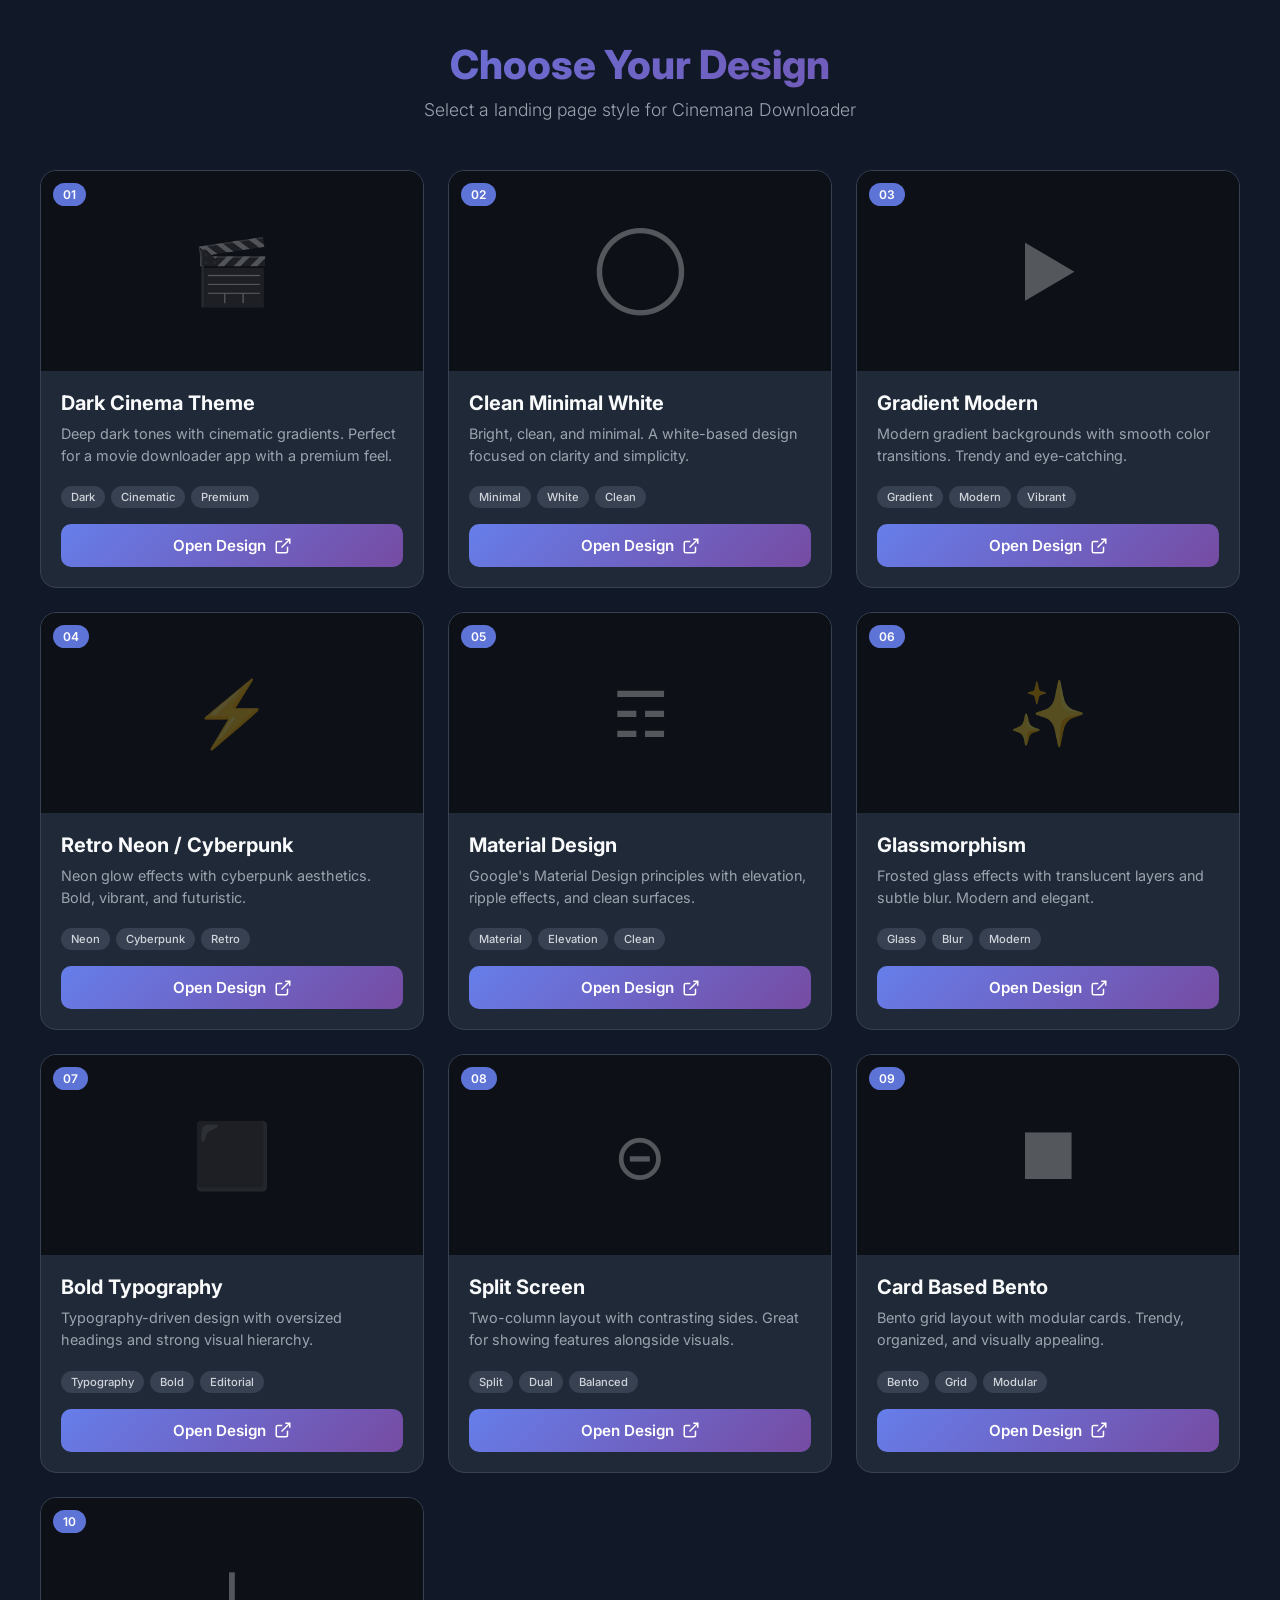
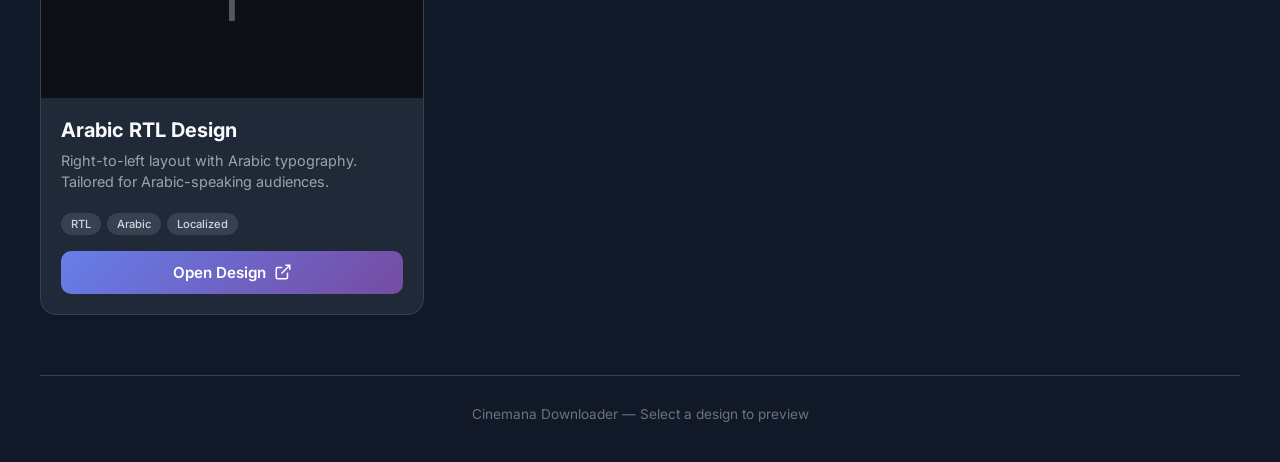
==== docs/index.html @ 91fb3a63 "Add docs/index.html for GitHub Pages" ====
<!DOCTYPE html>
<html lang="en">
<head>
    <meta charset="UTF-8">
    <meta name="viewport" content="width=device-width, initial-scale=1.0">
    <title>Choose Your Design - Cinemana Downloader</title>
    <link rel="preconnect" href="https://fonts.googleapis.com">
    <link rel="preconnect" href="https://fonts.gstatic.com" crossorigin>
    <link href="https://fonts.googleapis.com/css2?family=Inter:wght@300;400;500;600;700;800&display=swap" rel="stylesheet">
    <style>
        * {
            margin: 0;
            padding: 0;
            box-sizing: border-box;
        }

        body {
            font-family: 'Inter', sans-serif;
            background-color: #111827;
            color: #f9fafb;
            min-height: 100vh;
            padding: 40px 20px;
        }

        .container {
            max-width: 1200px;
            margin: 0 auto;
        }

        header {
            text-align: center;
            margin-bottom: 50px;
        }

        header h1 {
            font-size: 2.5rem;
            font-weight: 800;
            margin-bottom: 10px;
            background: linear-gradient(135deg, #667eea 0%, #764ba2 100%);
            -webkit-background-clip: text;
            -webkit-text-fill-color: transparent;
            background-clip: text;
        }

        header p {
            color: #9ca3af;
            font-size: 1.1rem;
            font-weight: 300;
        }

        .grid {
            display: grid;
            grid-template-columns: repeat(auto-fit, minmax(320px, 1fr));
            gap: 24px;
        }

        .card {
            background: #1f2937;
            border-radius: 16px;
            overflow: hidden;
            border: 1px solid #374151;
            transition: all 0.3s ease;
            display: flex;
            flex-direction: column;
        }

        .card:hover {
            transform: translateY(-5px);
            border-color: #667eea;
            box-shadow: 0 20px 40px rgba(102, 126, 234, 0.15);
        }

        .card-preview {
            height: 200px;
            background: #0d1117;
            display: flex;
            align-items: center;
            justify-content: center;
            position: relative;
            overflow: hidden;
        }

        .card-preview .design-number {
            position: absolute;
            top: 12px;
            left: 12px;
            background: rgba(102, 126, 234, 0.9);
            color: white;
            font-size: 0.75rem;
            font-weight: 600;
            padding: 4px 10px;
            border-radius: 20px;
        }

        .card-preview .preview-icon {
            font-size: 4rem;
            opacity: 0.3;
        }

        .card-preview::after {
            content: '';
            position: absolute;
            bottom: 0;
            left: 0;
            right: 0;
            height: 60px;
            background: linear-gradient(to top, #0d1117, transparent);
        }

        .card-content {
            padding: 20px;
            flex: 1;
            display: flex;
            flex-direction: column;
        }

        .card-content h3 {
            font-size: 1.25rem;
            font-weight: 700;
            margin-bottom: 8px;
            color: #f9fafb;
        }

        .card-content p {
            color: #9ca3af;
            font-size: 0.9rem;
            line-height: 1.5;
            margin-bottom: 20px;
            flex: 1;
        }

        .card-tags {
            display: flex;
            flex-wrap: wrap;
            gap: 6px;
            margin-bottom: 16px;
        }

        .tag {
            background: #374151;
            color: #d1d5db;
            font-size: 0.7rem;
            font-weight: 500;
            padding: 4px 10px;
            border-radius: 12px;
        }

        .btn {
            display: inline-flex;
            align-items: center;
            justify-content: center;
            gap: 8px;
            background: linear-gradient(135deg, #667eea 0%, #764ba2 100%);
            color: white;
            text-decoration: none;
            padding: 12px 24px;
            border-radius: 10px;
            font-weight: 600;
            font-size: 0.95rem;
            transition: all 0.3s ease;
            border: none;
            cursor: pointer;
        }

        .btn:hover {
            transform: scale(1.02);
            box-shadow: 0 8px 20px rgba(102, 126, 234, 0.3);
        }

        .btn svg {
            width: 18px;
            height: 18px;
        }

        footer {
            text-align: center;
            margin-top: 60px;
            padding-top: 30px;
            border-top: 1px solid #374151;
            color: #6b7280;
            font-size: 0.85rem;
        }

        @media (max-width: 700px) {
            header h1 {
                font-size: 1.8rem;
            }

            .grid {
                grid-template-columns: 1fr;
            }
        }
    </style>
</head>
<body>
    <div class="container">
        <header>
            <h1>Choose Your Design</h1>
            <p>Select a landing page style for Cinemana Downloader</p>
        </header>

        <div class="grid">
            <div class="card">
                <div class="card-preview">
                    <span class="design-number">01</span>
                    <div class="preview-icon">&#127916;</div>
                </div>
                <div class="card-content">
                    <h3>Dark Cinema Theme</h3>
                    <p>Deep dark tones with cinematic gradients. Perfect for a movie downloader app with a premium feel.</p>
                    <div class="card-tags">
                        <span class="tag">Dark</span>
                        <span class="tag">Cinematic</span>
                        <span class="tag">Premium</span>
                    </div>
                    <a href="design-1-dark-cinema.html" target="_blank" class="btn">
                        Open Design
                        <svg viewBox="0 0 24 24" fill="none" stroke="currentColor" stroke-width="2"><path d="M18 13v6a2 2 0 0 1-2 2H5a2 2 0 0 1-2-2V8a2 2 0 0 1 2-2h6"/><polyline points="15 3 21 3 21 9"/><line x1="10" y1="14" x2="21" y2="3"/></svg>
                    </a>
                </div>
            </div>

            <div class="card">
                <div class="card-preview">
                    <span class="design-number">02</span>
                    <div class="preview-icon">&#9711;</div>
                </div>
                <div class="card-content">
                    <h3>Clean Minimal White</h3>
                    <p>Bright, clean, and minimal. A white-based design focused on clarity and simplicity.</p>
                    <div class="card-tags">
                        <span class="tag">Minimal</span>
                        <span class="tag">White</span>
                        <span class="tag">Clean</span>
                    </div>
                    <a href="design-2-minimal.html" target="_blank" class="btn">
                        Open Design
                        <svg viewBox="0 0 24 24" fill="none" stroke="currentColor" stroke-width="2"><path d="M18 13v6a2 2 0 0 1-2 2H5a2 2 0 0 1-2-2V8a2 2 0 0 1 2-2h6"/><polyline points="15 3 21 3 21 9"/><line x1="10" y1="14" x2="21" y2="3"/></svg>
                    </a>
                </div>
            </div>

            <div class="card">
                <div class="card-preview">
                    <span class="design-number">03</span>
                    <div class="preview-icon">&#9654;</div>
                </div>
                <div class="card-content">
                    <h3>Gradient Modern</h3>
                    <p>Modern gradient backgrounds with smooth color transitions. Trendy and eye-catching.</p>
                    <div class="card-tags">
                        <span class="tag">Gradient</span>
                        <span class="tag">Modern</span>
                        <span class="tag">Vibrant</span>
                    </div>
                    <a href="design-3-gradient.html" target="_blank" class="btn">
                        Open Design
                        <svg viewBox="0 0 24 24" fill="none" stroke="currentColor" stroke-width="2"><path d="M18 13v6a2 2 0 0 1-2 2H5a2 2 0 0 1-2-2V8a2 2 0 0 1 2-2h6"/><polyline points="15 3 21 3 21 9"/><line x1="10" y1="14" x2="21" y2="3"/></svg>
                    </a>
                </div>
            </div>

            <div class="card">
                <div class="card-preview">
                    <span class="design-number">04</span>
                    <div class="preview-icon">&#9889;</div>
                </div>
                <div class="card-content">
                    <h3>Retro Neon / Cyberpunk</h3>
                    <p>Neon glow effects with cyberpunk aesthetics. Bold, vibrant, and futuristic.</p>
                    <div class="card-tags">
                        <span class="tag">Neon</span>
                        <span class="tag">Cyberpunk</span>
                        <span class="tag">Retro</span>
                    </div>
                    <a href="design-4-neon.html" target="_blank" class="btn">
                        Open Design
                        <svg viewBox="0 0 24 24" fill="none" stroke="currentColor" stroke-width="2"><path d="M18 13v6a2 2 0 0 1-2 2H5a2 2 0 0 1-2-2V8a2 2 0 0 1 2-2h6"/><polyline points="15 3 21 3 21 9"/><line x1="10" y1="14" x2="21" y2="3"/></svg>
                    </a>
                </div>
            </div>

            <div class="card">
                <div class="card-preview">
                    <span class="design-number">05</span>
                    <div class="preview-icon">&#9782;</div>
                </div>
                <div class="card-content">
                    <h3>Material Design</h3>
                    <p>Google's Material Design principles with elevation, ripple effects, and clean surfaces.</p>
                    <div class="card-tags">
                        <span class="tag">Material</span>
                        <span class="tag">Elevation</span>
                        <span class="tag">Clean</span>
                    </div>
                    <a href="design-5-material.html" target="_blank" class="btn">
                        Open Design
                        <svg viewBox="0 0 24 24" fill="none" stroke="currentColor" stroke-width="2"><path d="M18 13v6a2 2 0 0 1-2 2H5a2 2 0 0 1-2-2V8a2 2 0 0 1 2-2h6"/><polyline points="15 3 21 3 21 9"/><line x1="10" y1="14" x2="21" y2="3"/></svg>
                    </a>
                </div>
            </div>

            <div class="card">
                <div class="card-preview">
                    <span class="design-number">06</span>
                    <div class="preview-icon">&#10024;</div>
                </div>
                <div class="card-content">
                    <h3>Glassmorphism</h3>
                    <p>Frosted glass effects with translucent layers and subtle blur. Modern and elegant.</p>
                    <div class="card-tags">
                        <span class="tag">Glass</span>
                        <span class="tag">Blur</span>
                        <span class="tag">Modern</span>
                    </div>
                    <a href="design-6-glass.html" target="_blank" class="btn">
                        Open Design
                        <svg viewBox="0 0 24 24" fill="none" stroke="currentColor" stroke-width="2"><path d="M18 13v6a2 2 0 0 1-2 2H5a2 2 0 0 1-2-2V8a2 2 0 0 1 2-2h6"/><polyline points="15 3 21 3 21 9"/><line x1="10" y1="14" x2="21" y2="3"/></svg>
                    </a>
                </div>
            </div>

            <div class="card">
                <div class="card-preview">
                    <span class="design-number">07</span>
                    <div class="preview-icon">&#11035;</div>
                </div>
                <div class="card-content">
                    <h3>Bold Typography</h3>
                    <p>Typography-driven design with oversized headings and strong visual hierarchy.</p>
                    <div class="card-tags">
                        <span class="tag">Typography</span>
                        <span class="tag">Bold</span>
                        <span class="tag">Editorial</span>
                    </div>
                    <a href="design-7-typography.html" target="_blank" class="btn">
                        Open Design
                        <svg viewBox="0 0 24 24" fill="none" stroke="currentColor" stroke-width="2"><path d="M18 13v6a2 2 0 0 1-2 2H5a2 2 0 0 1-2-2V8a2 2 0 0 1 2-2h6"/><polyline points="15 3 21 3 21 9"/><line x1="10" y1="14" x2="21" y2="3"/></svg>
                    </a>
                </div>
            </div>

            <div class="card">
                <div class="card-preview">
                    <span class="design-number">08</span>
                    <div class="preview-icon">&#8861;</div>
                </div>
                <div class="card-content">
                    <h3>Split Screen</h3>
                    <p>Two-column layout with contrasting sides. Great for showing features alongside visuals.</p>
                    <div class="card-tags">
                        <span class="tag">Split</span>
                        <span class="tag">Dual</span>
                        <span class="tag">Balanced</span>
                    </div>
                    <a href="design-8-split.html" target="_blank" class="btn">
                        Open Design
                        <svg viewBox="0 0 24 24" fill="none" stroke="currentColor" stroke-width="2"><path d="M18 13v6a2 2 0 0 1-2 2H5a2 2 0 0 1-2-2V8a2 2 0 0 1 2-2h6"/><polyline points="15 3 21 3 21 9"/><line x1="10" y1="14" x2="21" y2="3"/></svg>
                    </a>
                </div>
            </div>

            <div class="card">
                <div class="card-preview">
                    <span class="design-number">09</span>
                    <div class="preview-icon">&#9632;</div>
                </div>
                <div class="card-content">
                    <h3>Card Based Bento</h3>
                    <p>Bento grid layout with modular cards. Trendy, organized, and visually appealing.</p>
                    <div class="card-tags">
                        <span class="tag">Bento</span>
                        <span class="tag">Grid</span>
                        <span class="tag">Modular</span>
                    </div>
                    <a href="design-9-cards.html" target="_blank" class="btn">
                        Open Design
                        <svg viewBox="0 0 24 24" fill="none" stroke="currentColor" stroke-width="2"><path d="M18 13v6a2 2 0 0 1-2 2H5a2 2 0 0 1-2-2V8a2 2 0 0 1 2-2h6"/><polyline points="15 3 21 3 21 9"/><line x1="10" y1="14" x2="21" y2="3"/></svg>
                    </a>
                </div>
            </div>

            <div class="card">
                <div class="card-preview">
                    <span class="design-number">10</span>
                    <div class="preview-icon">&#1575;</div>
                </div>
                <div class="card-content">
                    <h3>Arabic RTL Design</h3>
                    <p>Right-to-left layout with Arabic typography. Tailored for Arabic-speaking audiences.</p>
                    <div class="card-tags">
                        <span class="tag">RTL</span>
                        <span class="tag">Arabic</span>
                        <span class="tag">Localized</span>
                    </div>
                    <a href="design-10-arabic.html" target="_blank" class="btn">
                        Open Design
                        <svg viewBox="0 0 24 24" fill="none" stroke="currentColor" stroke-width="2"><path d="M18 13v6a2 2 0 0 1-2 2H5a2 2 0 0 1-2-2V8a2 2 0 0 1 2-2h6"/><polyline points="15 3 21 3 21 9"/><line x1="10" y1="14" x2="21" y2="3"/></svg>
                    </a>
                </div>
            </div>
        </div>

        <footer>
            <p>Cinemana Downloader &mdash; Select a design to preview</p>
        </footer>
    </div>
</body>
</html>
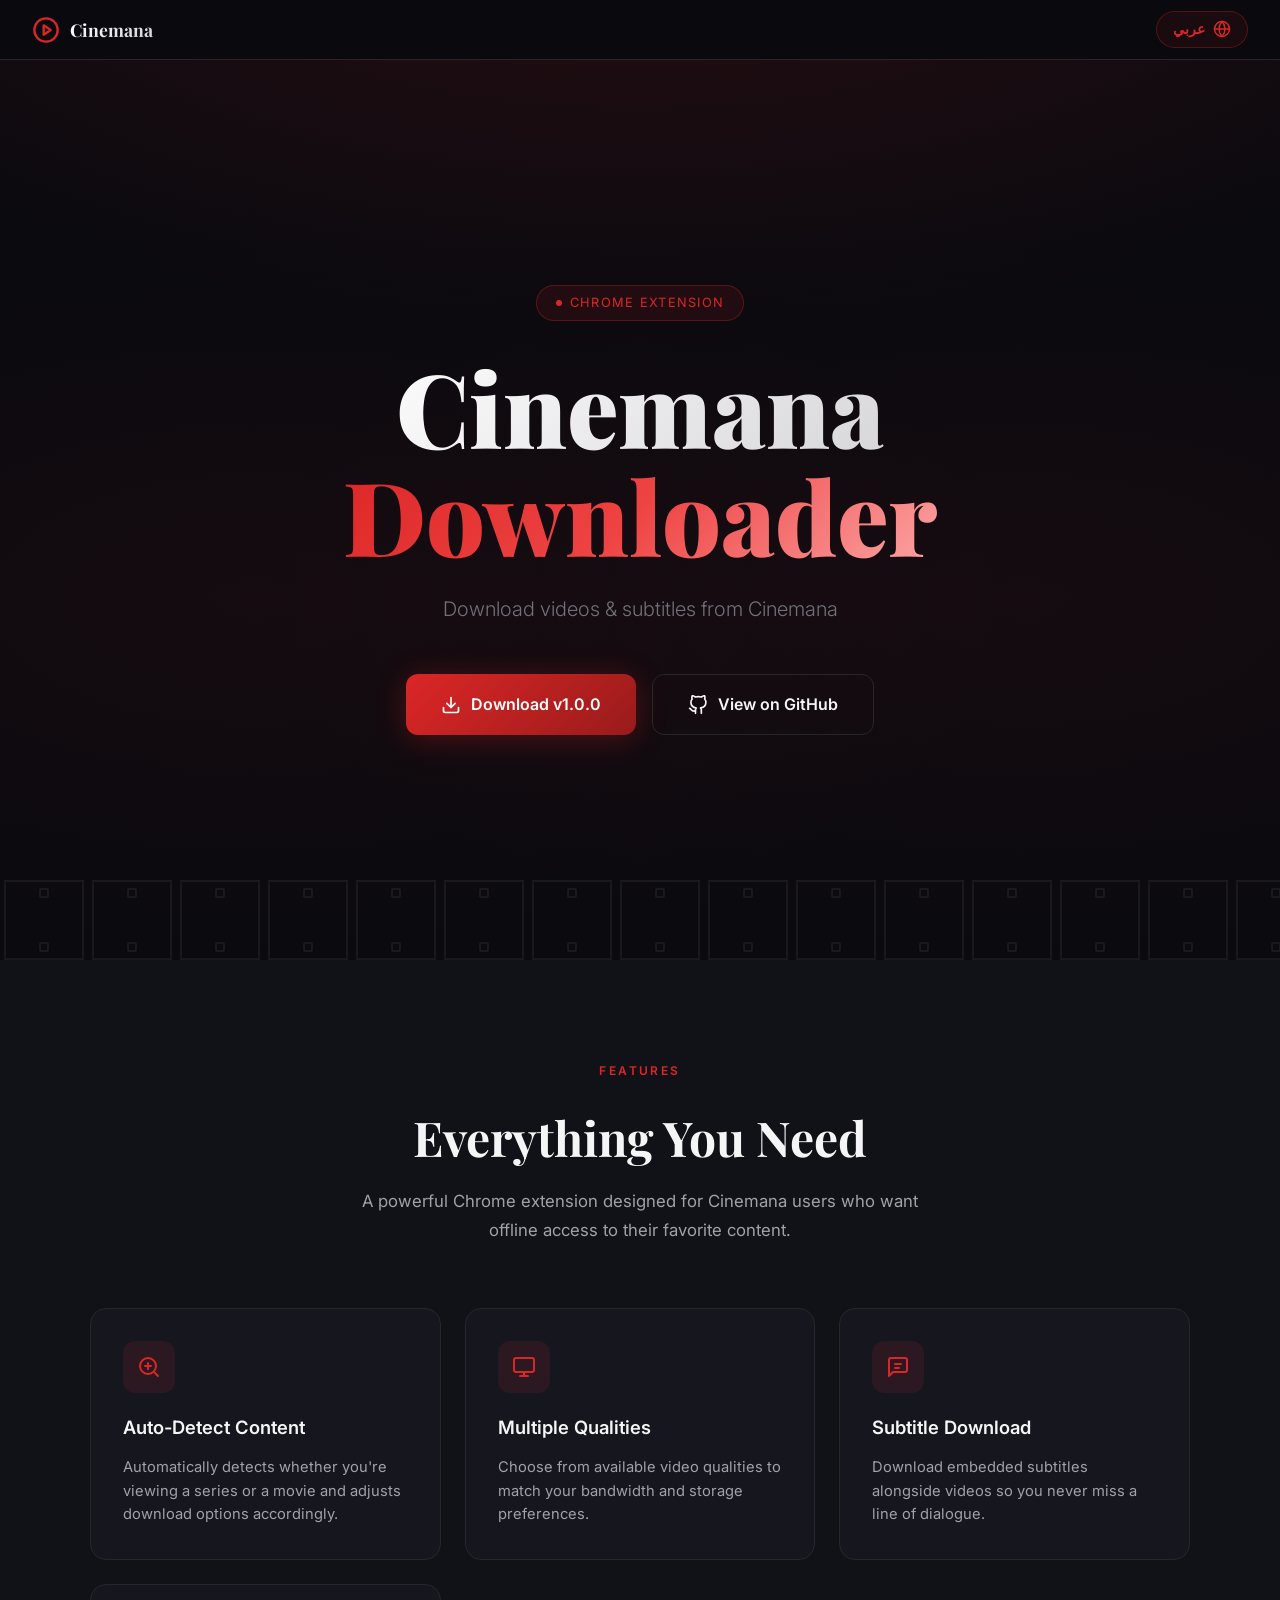
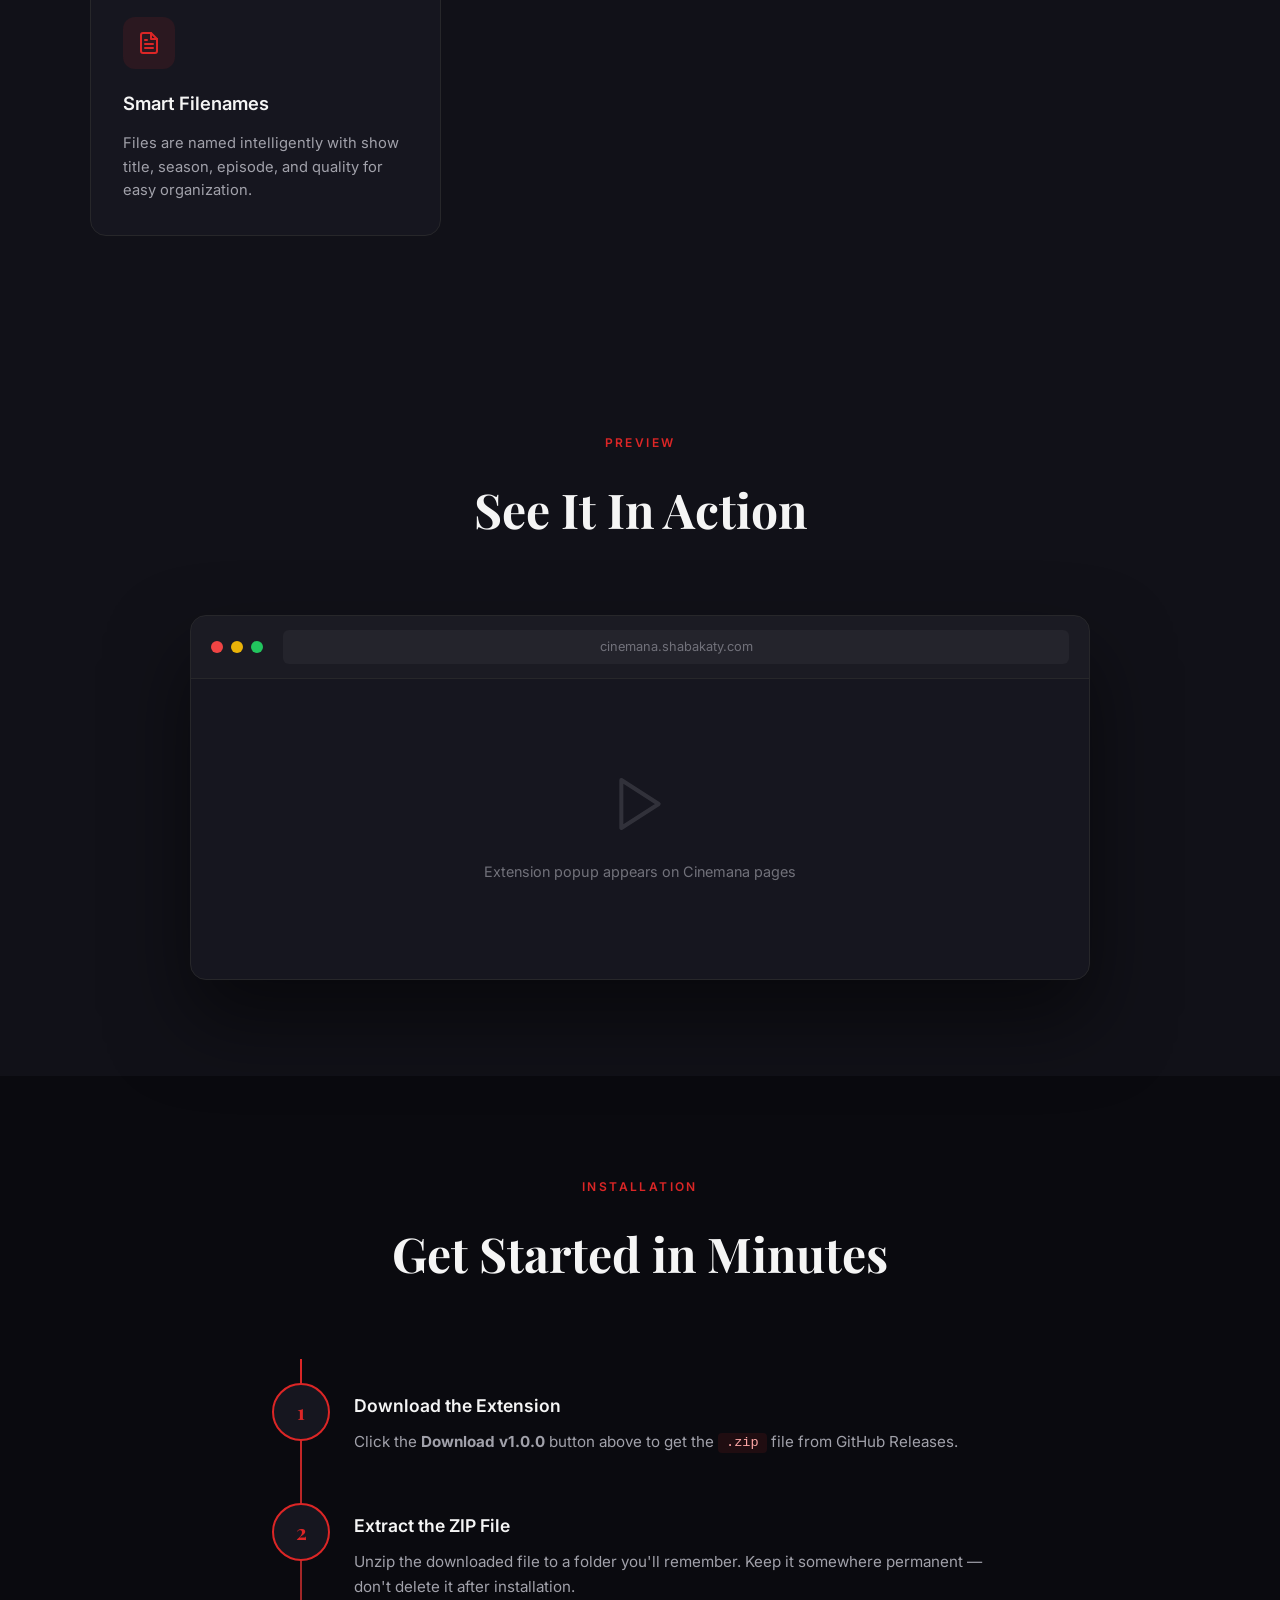
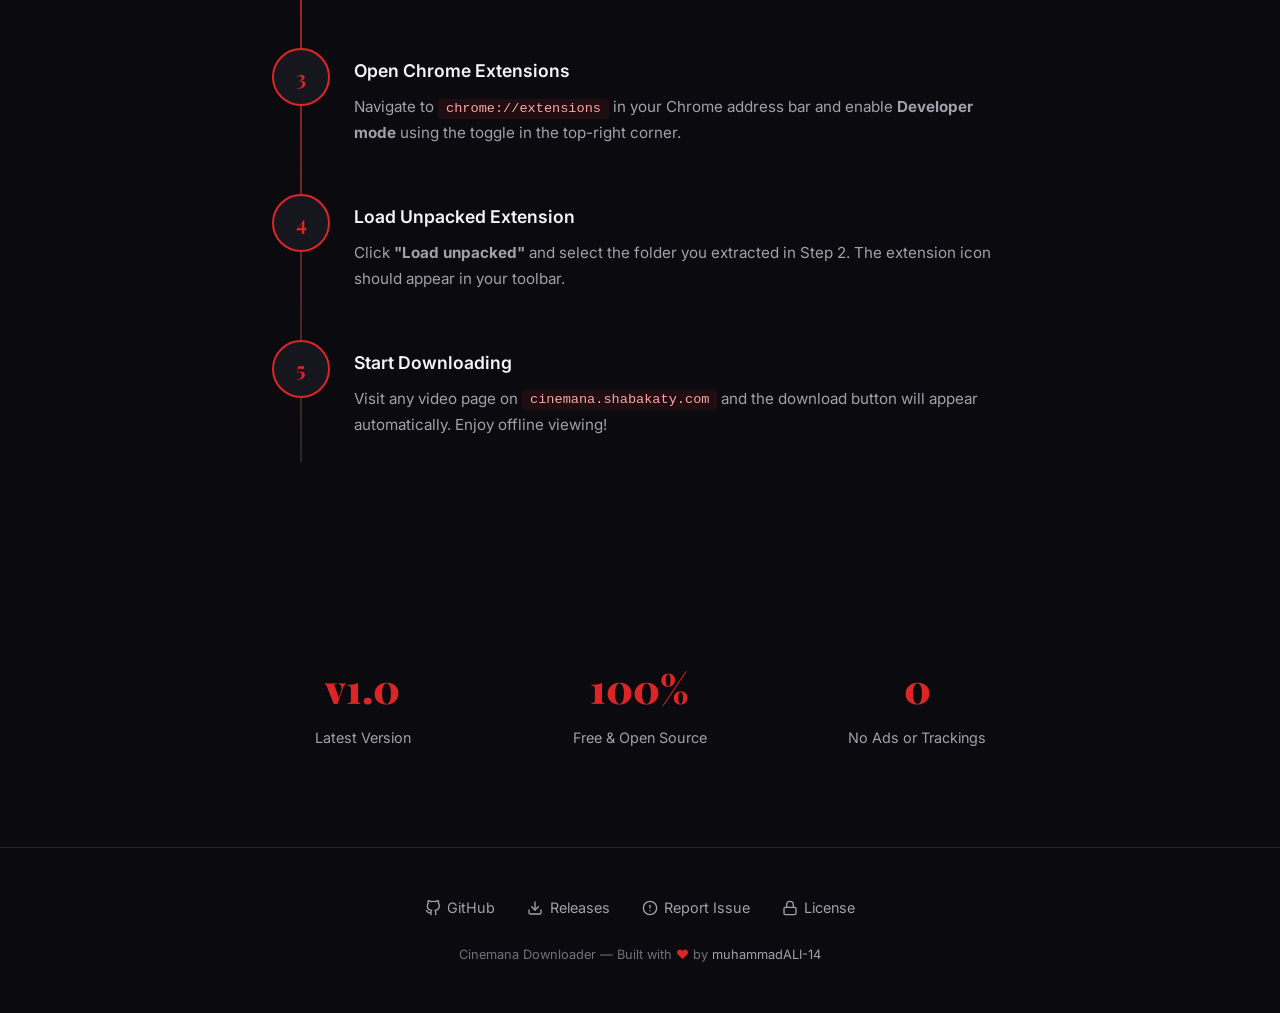
==== commit 42ad1248: "Replace index.html with design-1-dark-cinema (chosen design)" ====
--- a/docs/index.html
+++ b/docs/index.html
@@ -1,409 +1,1093 @@
-<!DOCTYPE html>
-<html lang="en">
+﻿<!DOCTYPE html>
+<html lang="en" dir="ltr">
 <head>
-    <meta charset="UTF-8">
-    <meta name="viewport" content="width=device-width, initial-scale=1.0">
-    <title>Choose Your Design - Cinemana Downloader</title>
-    <link rel="preconnect" href="https://fonts.googleapis.com">
-    <link rel="preconnect" href="https://fonts.gstatic.com" crossorigin>
-    <link href="https://fonts.googleapis.com/css2?family=Inter:wght@300;400;500;600;700;800&display=swap" rel="stylesheet">
-    <style>
-        * {
-            margin: 0;
-            padding: 0;
-            box-sizing: border-box;
-        }
-
-        body {
-            font-family: 'Inter', sans-serif;
-            background-color: #111827;
-            color: #f9fafb;
-            min-height: 100vh;
-            padding: 40px 20px;
-        }
-
-        .container {
-            max-width: 1200px;
-            margin: 0 auto;
-        }
-
-        header {
-            text-align: center;
-            margin-bottom: 50px;
-        }
-
-        header h1 {
-            font-size: 2.5rem;
-            font-weight: 800;
-            margin-bottom: 10px;
-            background: linear-gradient(135deg, #667eea 0%, #764ba2 100%);
-            -webkit-background-clip: text;
-            -webkit-text-fill-color: transparent;
-            background-clip: text;
-        }
-
-        header p {
-            color: #9ca3af;
-            font-size: 1.1rem;
-            font-weight: 300;
-        }
-
-        .grid {
-            display: grid;
-            grid-template-columns: repeat(auto-fit, minmax(320px, 1fr));
-            gap: 24px;
-        }
-
-        .card {
-            background: #1f2937;
-            border-radius: 16px;
-            overflow: hidden;
-            border: 1px solid #374151;
-            transition: all 0.3s ease;
-            display: flex;
-            flex-direction: column;
-        }
-
-        .card:hover {
-            transform: translateY(-5px);
-            border-color: #667eea;
-            box-shadow: 0 20px 40px rgba(102, 126, 234, 0.15);
-        }
-
-        .card-preview {
-            height: 200px;
-            background: #0d1117;
-            display: flex;
-            align-items: center;
-            justify-content: center;
-            position: relative;
-            overflow: hidden;
-        }
-
-        .card-preview .design-number {
-            position: absolute;
-            top: 12px;
-            left: 12px;
-            background: rgba(102, 126, 234, 0.9);
-            color: white;
-            font-size: 0.75rem;
-            font-weight: 600;
-            padding: 4px 10px;
-            border-radius: 20px;
-        }
-
-        .card-preview .preview-icon {
-            font-size: 4rem;
-            opacity: 0.3;
-        }
-
-        .card-preview::after {
-            content: '';
-            position: absolute;
-            bottom: 0;
-            left: 0;
-            right: 0;
-            height: 60px;
-            background: linear-gradient(to top, #0d1117, transparent);
-        }
-
-        .card-content {
-            padding: 20px;
-            flex: 1;
-            display: flex;
-            flex-direction: column;
-        }
-
-        .card-content h3 {
-            font-size: 1.25rem;
-            font-weight: 700;
-            margin-bottom: 8px;
-            color: #f9fafb;
-        }
-
-        .card-content p {
-            color: #9ca3af;
-            font-size: 0.9rem;
-            line-height: 1.5;
-            margin-bottom: 20px;
-            flex: 1;
-        }
-
-        .card-tags {
-            display: flex;
-            flex-wrap: wrap;
-            gap: 6px;
-            margin-bottom: 16px;
-        }
-
-        .tag {
-            background: #374151;
-            color: #d1d5db;
-            font-size: 0.7rem;
-            font-weight: 500;
-            padding: 4px 10px;
-            border-radius: 12px;
-        }
-
-        .btn {
-            display: inline-flex;
-            align-items: center;
-            justify-content: center;
-            gap: 8px;
-            background: linear-gradient(135deg, #667eea 0%, #764ba2 100%);
-            color: white;
-            text-decoration: none;
-            padding: 12px 24px;
-            border-radius: 10px;
-            font-weight: 600;
-            font-size: 0.95rem;
-            transition: all 0.3s ease;
-            border: none;
-            cursor: pointer;
-        }
-
-        .btn:hover {
-            transform: scale(1.02);
-            box-shadow: 0 8px 20px rgba(102, 126, 234, 0.3);
-        }
-
-        .btn svg {
-            width: 18px;
-            height: 18px;
-        }
-
-        footer {
-            text-align: center;
-            margin-top: 60px;
-            padding-top: 30px;
-            border-top: 1px solid #374151;
-            color: #6b7280;
-            font-size: 0.85rem;
-        }
-
-        @media (max-width: 700px) {
-            header h1 {
-                font-size: 1.8rem;
-            }
-
-            .grid {
-                grid-template-columns: 1fr;
-            }
-        }
-    </style>
+<meta charset="UTF-8">
+<meta name="viewport" content="width=device-width, initial-scale=1.0">
+<title>Cinemana Downloader - سينمانا داونلودر</title>
+<link rel="preconnect" href="https://fonts.googleapis.com">
+<link rel="preconnect" href="https://fonts.gstatic.com" crossorigin>
+<link href="https://fonts.googleapis.com/css2?family=Playfair+Display:wght@400;700;900&family=Inter:wght@300;400;500;600;700&family=Tajawal:wght@300;400;500;700;800;900&display=swap" rel="stylesheet">
+<style>
+*, *::before, *::after {
+  margin: 0;
+  padding: 0;
+  box-sizing: border-box;
+}
+
+:root {
+  --bg-primary: #0a0a0f;
+  --bg-secondary: #111118;
+  --bg-card: #16161f;
+  --red-primary: #dc2626;
+  --red-dark: #991b1b;
+  --red-glow: #ef4444;
+  --text-primary: #f5f5f5;
+  --text-secondary: #a1a1aa;
+  --text-muted: #71717a;
+  --border-color: #27272a;
+}
+
+html {
+  scroll-behavior: smooth;
+}
+
+body {
+  font-family: 'Inter', sans-serif;
+  background: var(--bg-primary);
+  color: var(--text-primary);
+  line-height: 1.7;
+  overflow-x: hidden;
+}
+
+html[dir="rtl"] body,
+html[dir="rtl"] h1, html[dir="rtl"] h2, html[dir="rtl"] h3, html[dir="rtl"] h4 {
+  font-family: 'Tajawal', 'Inter', sans-serif;
+}
+
+html[dir="ltr"] body {
+  font-family: 'Inter', sans-serif;
+}
+
+h1, h2, h3, h4 {
+  font-family: 'Playfair Display', serif;
+}
+
+html[dir="rtl"] h1, html[dir="rtl"] h2, html[dir="rtl"] h3, html[dir="rtl"] h4 {
+  font-family: 'Tajawal', sans-serif;
+}
+
+/* ===== NAVIGATION BAR ===== */
+.navbar {
+  position: fixed;
+  top: 0;
+  left: 0;
+  right: 0;
+  height: 60px;
+  background: rgba(10, 10, 15, 0.85);
+  backdrop-filter: blur(20px);
+  -webkit-backdrop-filter: blur(20px);
+  border-bottom: 1px solid var(--border-color);
+  display: flex;
+  align-items: center;
+  justify-content: space-between;
+  padding: 0 2rem;
+  z-index: 9999;
+  transition: background 0.3s ease;
+}
+
+.navbar-logo {
+  display: flex;
+  align-items: center;
+  gap: 0.6rem;
+  text-decoration: none;
+  color: var(--text-primary);
+  font-weight: 700;
+  font-size: 1.1rem;
+}
+
+.navbar-logo svg {
+  width: 28px;
+  height: 28px;
+  color: var(--red-primary);
+}
+
+.navbar-logo span {
+  font-family: 'Playfair Display', serif;
+  background: linear-gradient(135deg, #ffffff 0%, #d4d4d8 100%);
+  -webkit-background-clip: text;
+  -webkit-text-fill-color: transparent;
+  background-clip: text;
+}
+
+html[dir="rtl"] .navbar-logo span {
+  font-family: 'Tajawal', sans-serif;
+}
+
+.lang-toggle {
+  position: relative;
+  display: inline-flex;
+  align-items: center;
+  padding: 0.4rem 1rem;
+  background: rgba(220, 38, 38, 0.08);
+  border: 1px solid rgba(220, 38, 38, 0.3);
+  border-radius: 100px;
+  cursor: pointer;
+  overflow: hidden;
+  transition: all 0.4s cubic-bezier(0.4, 0, 0.2, 1);
+  z-index: 10000;
+}
+
+.lang-toggle:hover {
+  background: rgba(220, 38, 38, 0.15);
+  border-color: rgba(220, 38, 38, 0.6);
+  transform: scale(1.05);
+  box-shadow: 0 0 20px rgba(220, 38, 38, 0.2);
+}
+
+.lang-toggle:active {
+  transform: scale(0.97);
+}
+
+.lang-toggle-text {
+  font-size: 0.85rem;
+  font-weight: 600;
+  color: var(--red-primary);
+  transition: all 0.4s cubic-bezier(0.4, 0, 0.2, 1);
+  white-space: nowrap;
+  user-select: none;
+}
+
+.lang-toggle-icon {
+  width: 18px;
+  height: 18px;
+  margin-left: 0.5rem;
+  transition: transform 0.4s cubic-bezier(0.4, 0, 0.2, 1);
+  color: var(--red-primary);
+}
+
+html[dir="rtl"] .lang-toggle-icon {
+  margin-left: 0;
+  margin-right: 0.5rem;
+}
+
+.lang-toggle:hover .lang-toggle-icon {
+  transform: rotate(20deg);
+}
+
+/* ===== BODY PADDING FOR NAVBAR ===== */
+body {
+  padding-top: 60px;
+}
+
+/* ===== HERO SECTION ===== */
+.hero {
+  position: relative;
+  min-height: 100vh;
+  display: flex;
+  align-items: center;
+  justify-content: center;
+  text-align: center;
+  padding: 2rem;
+  overflow: hidden;
+}
+
+.hero::before {
+  content: '';
+  position: absolute;
+  inset: 0;
+  background:
+    radial-gradient(ellipse 80% 50% at 50% -20%, rgba(220,38,38,0.15), transparent),
+    radial-gradient(ellipse 60% 40% at 80% 60%, rgba(153,27,27,0.08), transparent),
+    radial-gradient(ellipse 60% 40% at 20% 60%, rgba(153,27,27,0.08), transparent);
+  z-index: 0;
+}
+
+.hero-particles {
+  position: absolute;
+  inset: 0;
+  z-index: 0;
+  overflow: hidden;
+}
+
+.hero-particles span {
+  position: absolute;
+  width: 2px;
+  height: 2px;
+  background: var(--red-primary);
+  border-radius: 50%;
+  animation: float-up linear infinite;
+  opacity: 0;
+}
+
+@keyframes float-up {
+  0% { transform: translateY(100vh) scale(0); opacity: 0; }
+  10% { opacity: 1; }
+  90% { opacity: 1; }
+  100% { transform: translateY(-10vh) scale(1); opacity: 0; }
+}
+
+.hero-content {
+  position: relative;
+  z-index: 1;
+  max-width: 900px;
+}
+
+.hero-badge {
+  display: inline-flex;
+  align-items: center;
+  gap: 0.5rem;
+  padding: 0.4rem 1.2rem;
+  background: rgba(220,38,38,0.1);
+  border: 1px solid rgba(220,38,38,0.3);
+  border-radius: 100px;
+  font-size: 0.8rem;
+  color: var(--red-primary);
+  letter-spacing: 0.1em;
+  text-transform: uppercase;
+  margin-bottom: 2rem;
+  animation: fadeInDown 0.8s ease-out;
+}
+
+.hero-badge::before {
+  content: '';
+  width: 6px;
+  height: 6px;
+  background: var(--red-primary);
+  border-radius: 50%;
+  animation: pulse-dot 2s ease-in-out infinite;
+}
+
+@keyframes pulse-dot {
+  0%, 100% { opacity: 1; box-shadow: 0 0 0 0 rgba(220,38,38,0.7); }
+  50% { opacity: 0.8; box-shadow: 0 0 0 6px rgba(220,38,38,0); }
+}
+
+.hero-title {
+  font-size: clamp(3rem, 8vw, 6.5rem);
+  font-weight: 900;
+  line-height: 1.05;
+  margin-bottom: 1.5rem;
+  animation: fadeInUp 1s ease-out 0.2s both;
+}
+
+.hero-title .line1 {
+  display: block;
+  background: linear-gradient(135deg, #ffffff 0%, #d4d4d8 100%);
+  -webkit-background-clip: text;
+  -webkit-text-fill-color: transparent;
+  background-clip: text;
+}
+
+.hero-title .line2 {
+  display: block;
+  background: linear-gradient(135deg, var(--red-primary) 0%, var(--red-glow) 50%, #fca5a5 100%);
+  -webkit-background-clip: text;
+  -webkit-text-fill-color: transparent;
+  background-clip: text;
+  animation: shimmer 3s ease-in-out infinite;
+}
+
+@keyframes shimmer {
+  0%, 100% { filter: brightness(1); }
+  50% { filter: brightness(1.2); }
+}
+
+.hero-subtitle {
+  font-size: clamp(1rem, 2vw, 1.25rem);
+  font-weight: 300;
+  color: var(--text-muted);
+  margin-bottom: 3rem;
+  animation: fadeInUp 1s ease-out 0.5s both;
+}
+
+html[dir="rtl"] .hero-subtitle {
+  font-size: clamp(1.1rem, 2.5vw, 1.5rem);
+  color: var(--text-secondary);
+}
+
+.hero-actions {
+  display: flex;
+  gap: 1rem;
+  justify-content: center;
+  flex-wrap: wrap;
+  animation: fadeInUp 1s ease-out 0.6s both;
+}
+
+.btn {
+  display: inline-flex;
+  align-items: center;
+  gap: 0.6rem;
+  padding: 1rem 2.2rem;
+  border-radius: 12px;
+  font-family: 'Inter', sans-serif;
+  font-size: 1rem;
+  font-weight: 600;
+  text-decoration: none;
+  transition: all 0.3s ease;
+  border: none;
+  cursor: pointer;
+  position: relative;
+  overflow: hidden;
+}
+
+html[dir="rtl"] .btn {
+  font-family: 'Tajawal', sans-serif;
+}
+
+.btn-primary {
+  background: linear-gradient(135deg, var(--red-primary), var(--red-dark));
+  color: #fff;
+  box-shadow: 0 4px 30px rgba(220,38,38,0.3);
+}
+
+.btn-primary:hover {
+  transform: translateY(-2px);
+  box-shadow: 0 8px 40px rgba(220,38,38,0.5);
+}
+
+.btn-primary::after {
+  content: '';
+  position: absolute;
+  inset: 0;
+  background: linear-gradient(135deg, transparent 40%, rgba(255,255,255,0.1) 50%, transparent 60%);
+  transform: translateX(-100%);
+  transition: transform 0.6s ease;
+}
+
+.btn-primary:hover::after {
+  transform: translateX(100%);
+}
+
+.btn-secondary {
+  background: transparent;
+  color: var(--text-primary);
+  border: 1px solid var(--border-color);
+}
+
+.btn-secondary:hover {
+  border-color: var(--red-primary);
+  background: rgba(220,38,38,0.05);
+  transform: translateY(-2px);
+}
+
+.btn svg {
+  width: 20px;
+  height: 20px;
+}
+
+.hero-film-strip {
+  position: absolute;
+  bottom: 0;
+  left: 0;
+  right: 0;
+  height: 80px;
+  z-index: 0;
+  display: flex;
+  overflow: hidden;
+  opacity: 0.06;
+}
+
+.film-frame {
+  flex: 0 0 80px;
+  height: 100%;
+  border: 2px solid var(--text-primary);
+  margin: 0 4px;
+  position: relative;
+}
+
+.film-frame::before, .film-frame::after {
+  content: '';
+  position: absolute;
+  width: 10px;
+  height: 10px;
+  border: 2px solid var(--text-primary);
+  border-radius: 2px;
+  left: 50%;
+  transform: translateX(-50%);
+}
+
+.film-frame::before { top: 6px; }
+.film-frame::after { bottom: 6px; }
+
+/* ===== SECTION SHARED ===== */
+section {
+  padding: 6rem 2rem;
+}
+
+.section-header {
+  text-align: center;
+  margin-bottom: 4rem;
+}
+
+.section-tag {
+  display: inline-block;
+  font-size: 0.75rem;
+  letter-spacing: 0.2em;
+  text-transform: uppercase;
+  color: var(--red-primary);
+  margin-bottom: 1rem;
+  font-weight: 600;
+}
+
+.section-title {
+  font-size: clamp(2rem, 4vw, 3rem);
+  font-weight: 700;
+  margin-bottom: 0.5rem;
+}
+
+.section-desc {
+  color: var(--text-secondary);
+  max-width: 600px;
+  margin: 0 auto;
+  font-size: 1.05rem;
+}
+
+/* ===== FEATURES ===== */
+.features {
+  background: var(--bg-secondary);
+}
+
+.features-grid {
+  display: grid;
+  grid-template-columns: repeat(auto-fit, minmax(260px, 1fr));
+  gap: 1.5rem;
+  max-width: 1100px;
+  margin: 0 auto;
+}
+
+.feature-card {
+  background: var(--bg-card);
+  border: 1px solid var(--border-color);
+  border-radius: 16px;
+  padding: 2rem;
+  transition: all 0.4s ease;
+  position: relative;
+  overflow: hidden;
+}
+
+.feature-card::before {
+  content: '';
+  position: absolute;
+  top: 0;
+  left: 0;
+  right: 0;
+  height: 2px;
+  background: linear-gradient(90deg, transparent, var(--red-primary), transparent);
+  opacity: 0;
+  transition: opacity 0.4s ease;
+}
+
+.feature-card:hover {
+  border-color: rgba(220,38,38,0.3);
+  transform: translateY(-4px);
+  box-shadow: 0 20px 60px rgba(0,0,0,0.4);
+}
+
+.feature-card:hover::before {
+  opacity: 1;
+}
+
+.feature-icon {
+  width: 52px;
+  height: 52px;
+  border-radius: 12px;
+  background: rgba(220,38,38,0.1);
+  display: flex;
+  align-items: center;
+  justify-content: center;
+  margin-bottom: 1.2rem;
+  font-size: 1.5rem;
+}
+
+.feature-card h3 {
+  font-family: 'Inter', sans-serif;
+  font-size: 1.15rem;
+  font-weight: 600;
+  margin-bottom: 0.8rem;
+}
+
+html[dir="rtl"] .feature-card h3 {
+  font-family: 'Tajawal', sans-serif;
+}
+
+.feature-card p {
+  color: var(--text-secondary);
+  font-size: 0.92rem;
+  line-height: 1.6;
+}
+
+/* ===== INSTALLATION ===== */
+.installation {
+  max-width: 800px;
+  margin: 0 auto;
+}
+
+.steps {
+  display: flex;
+  flex-direction: column;
+  gap: 0;
+  position: relative;
+}
+
+.steps::before {
+  content: '';
+  position: absolute;
+  left: 28px;
+  top: 0;
+  bottom: 0;
+  width: 2px;
+  background: linear-gradient(to bottom, var(--red-primary), var(--border-color));
+}
+
+html[dir="rtl"] .steps::before {
+  left: auto;
+  right: 28px;
+}
+
+.step {
+  display: flex;
+  gap: 1.5rem;
+  padding: 1.5rem 0;
+  position: relative;
+}
+
+.step-number {
+  flex: 0 0 58px;
+  height: 58px;
+  border-radius: 50%;
+  background: var(--bg-card);
+  border: 2px solid var(--red-primary);
+  display: flex;
+  align-items: center;
+  justify-content: center;
+  font-family: 'Playfair Display', serif;
+  font-size: 1.3rem;
+  font-weight: 700;
+  color: var(--red-primary);
+  z-index: 1;
+  position: relative;
+}
+
+html[dir="rtl"] .step-number {
+  font-family: 'Tajawal', sans-serif;
+}
+
+.step-content {
+  flex: 1;
+  padding-top: 0.5rem;
+}
+
+.step-content h3 {
+  font-family: 'Inter', sans-serif;
+  font-size: 1.1rem;
+  font-weight: 600;
+  margin-bottom: 0.5rem;
+}
+
+html[dir="rtl"] .step-content h3 {
+  font-family: 'Tajawal', sans-serif;
+}
+
+.step-content p {
+  color: var(--text-secondary);
+  font-size: 0.95rem;
+}
+
+.step-content code {
+  background: rgba(220,38,38,0.1);
+  color: #fca5a5;
+  padding: 0.15rem 0.5rem;
+  border-radius: 4px;
+  font-size: 0.85rem;
+}
+
+/* ===== SCREENSHOT / DEMO ===== */
+.demo-section {
+  background: var(--bg-secondary);
+  text-align: center;
+}
+
+.demo-window {
+  max-width: 900px;
+  margin: 0 auto;
+  background: var(--bg-card);
+  border: 1px solid var(--border-color);
+  border-radius: 16px;
+  overflow: hidden;
+  box-shadow: 0 40px 80px rgba(0,0,0,0.5);
+}
+
+.demo-topbar {
+  display: flex;
+  align-items: center;
+  gap: 8px;
+  padding: 14px 20px;
+  background: rgba(255,255,255,0.02);
+  border-bottom: 1px solid var(--border-color);
+}
+
+.demo-dot {
+  width: 12px;
+  height: 12px;
+  border-radius: 50%;
+}
+
+.demo-dot:nth-child(1) { background: #ef4444; }
+.demo-dot:nth-child(2) { background: #eab308; }
+.demo-dot:nth-child(3) { background: #22c55e; }
+
+.demo-url {
+  flex: 1;
+  margin-left: 12px;
+  padding: 6px 16px;
+  background: rgba(255,255,255,0.04);
+  border-radius: 6px;
+  font-size: 0.8rem;
+  color: var(--text-muted);
+  font-family: 'Inter', monospace;
+}
+
+html[dir="rtl"] .demo-url {
+  margin-left: 0;
+  margin-right: 12px;
+}
+
+.demo-body {
+  padding: 2rem;
+  min-height: 300px;
+  display: flex;
+  align-items: center;
+  justify-content: center;
+}
+
+.demo-placeholder {
+  text-align: center;
+  color: var(--text-muted);
+}
+
+.demo-placeholder svg {
+  width: 64px;
+  height: 64px;
+  margin-bottom: 1rem;
+  opacity: 0.3;
+}
+
+/* ===== STATS ===== */
+.stats {
+  background: var(--bg-primary);
+}
+
+.stats-grid {
+  display: grid;
+  grid-template-columns: repeat(auto-fit, minmax(200px, 1fr));
+  gap: 2rem;
+  max-width: 800px;
+  margin: 0 auto;
+  text-align: center;
+}
+
+.stat-item h3 {
+  font-size: 2.5rem;
+  font-weight: 900;
+  color: var(--red-primary);
+  margin-bottom: 0.3rem;
+}
+
+.stat-item p {
+  color: var(--text-secondary);
+  font-size: 0.9rem;
+}
+
+/* ===== FOOTER ===== */
+.footer {
+  padding: 3rem 2rem;
+  border-top: 1px solid var(--border-color);
+  text-align: center;
+}
+
+.footer-links {
+  display: flex;
+  justify-content: center;
+  gap: 2rem;
+  margin-bottom: 1.5rem;
+  flex-wrap: wrap;
+}
+
+.footer-links a {
+  color: var(--text-secondary);
+  text-decoration: none;
+  font-size: 0.9rem;
+  transition: color 0.3s;
+  display: inline-flex;
+  align-items: center;
+  gap: 0.4rem;
+}
+
+.footer-links a:hover {
+  color: var(--red-primary);
+}
+
+.footer-copy {
+  color: var(--text-muted);
+  font-size: 0.8rem;
+}
+
+.footer-copy span {
+  color: var(--red-primary);
+}
+
+/* ===== ANIMATIONS ===== */
+@keyframes fadeInUp {
+  from { opacity: 0; transform: translateY(30px); }
+  to { opacity: 1; transform: translateY(0); }
+}
+
+@keyframes fadeInDown {
+  from { opacity: 0; transform: translateY(-20px); }
+  to { opacity: 1; transform: translateY(0); }
+}
+
+.animate-on-scroll {
+  opacity: 0;
+  transform: translateY(40px);
+  transition: all 0.7s ease-out;
+}
+
+.animate-on-scroll.visible {
+  opacity: 1;
+  transform: translateY(0);
+}
+
+/* ===== RTL LAYOUT ADJUSTMENTS ===== */
+html[dir="rtl"] .hero-actions {
+  direction: rtl;
+}
+
+html[dir="rtl"] .btn svg {
+  order: 1;
+}
+
+html[dir="rtl"] .step {
+  flex-direction: row;
+}
+
+html[dir="rtl"] .step-number {
+  order: 1;
+}
+
+html[dir="rtl"] .step-content {
+  text-align: right;
+}
+
+html[dir="rtl"] .features-grid {
+  direction: rtl;
+}
+
+html[dir="rtl"] .feature-card h3 {
+  text-align: right;
+}
+
+html[dir="rtl"] .feature-card p {
+  text-align: right;
+}
+
+/* ===== RTL: Steps Line ===== */
+html[dir="rtl"] .steps::before {
+  left: auto;
+  right: 28px;
+}
+
+html[dir="rtl"] .step-number {
+  order: 1;
+  margin-left: 0;
+  margin-right: 0;
+}
+
+html[dir="rtl"] .step {
+  flex-direction: row-reverse;
+}
+
+/* ===== RESPONSIVE ===== */
+@media (max-width: 768px) {
+  .hero { min-height: 90vh; padding: 1.5rem; }
+  .hero-actions { flex-direction: column; align-items: center; }
+  .btn { width: 100%; justify-content: center; max-width: 320px; }
+  section { padding: 4rem 1.2rem; }
+  .steps::before { left: 20px; }
+  html[dir="rtl"] .steps::before { left: auto; right: 20px; }
+  .step-number { width: 42px; height: 42px; font-size: 1rem; flex: 0 0 42px; }
+  .step { gap: 1rem; }
+  .features-grid { grid-template-columns: 1fr; }
+  .navbar { padding: 0 1rem; }
+  .lang-toggle { padding: 0.3rem 0.8rem; }
+  .lang-toggle-text { font-size: 0.78rem; }
+}
+
+@media (max-width: 480px) {
+  .hero-title { font-size: 2.5rem; }
+  .hero-subtitle { font-size: 1.1rem; }
+}
+</style>
 </head>
 <body>
-    <div class="container">
-        <header>
-            <h1>Choose Your Design</h1>
-            <p>Select a landing page style for Cinemana Downloader</p>
-        </header>
-
-        <div class="grid">
-            <div class="card">
-                <div class="card-preview">
-                    <span class="design-number">01</span>
-                    <div class="preview-icon">&#127916;</div>
-                </div>
-                <div class="card-content">
-                    <h3>Dark Cinema Theme</h3>
-                    <p>Deep dark tones with cinematic gradients. Perfect for a movie downloader app with a premium feel.</p>
-                    <div class="card-tags">
-                        <span class="tag">Dark</span>
-                        <span class="tag">Cinematic</span>
-                        <span class="tag">Premium</span>
-                    </div>
-                    <a href="design-1-dark-cinema.html" target="_blank" class="btn">
-                        Open Design
-                        <svg viewBox="0 0 24 24" fill="none" stroke="currentColor" stroke-width="2"><path d="M18 13v6a2 2 0 0 1-2 2H5a2 2 0 0 1-2-2V8a2 2 0 0 1 2-2h6"/><polyline points="15 3 21 3 21 9"/><line x1="10" y1="14" x2="21" y2="3"/></svg>
-                    </a>
-                </div>
-            </div>
-
-            <div class="card">
-                <div class="card-preview">
-                    <span class="design-number">02</span>
-                    <div class="preview-icon">&#9711;</div>
-                </div>
-                <div class="card-content">
-                    <h3>Clean Minimal White</h3>
-                    <p>Bright, clean, and minimal. A white-based design focused on clarity and simplicity.</p>
-                    <div class="card-tags">
-                        <span class="tag">Minimal</span>
-                        <span class="tag">White</span>
-                        <span class="tag">Clean</span>
-                    </div>
-                    <a href="design-2-minimal.html" target="_blank" class="btn">
-                        Open Design
-                        <svg viewBox="0 0 24 24" fill="none" stroke="currentColor" stroke-width="2"><path d="M18 13v6a2 2 0 0 1-2 2H5a2 2 0 0 1-2-2V8a2 2 0 0 1 2-2h6"/><polyline points="15 3 21 3 21 9"/><line x1="10" y1="14" x2="21" y2="3"/></svg>
-                    </a>
-                </div>
-            </div>
-
-            <div class="card">
-                <div class="card-preview">
-                    <span class="design-number">03</span>
-                    <div class="preview-icon">&#9654;</div>
-                </div>
-                <div class="card-content">
-                    <h3>Gradient Modern</h3>
-                    <p>Modern gradient backgrounds with smooth color transitions. Trendy and eye-catching.</p>
-                    <div class="card-tags">
-                        <span class="tag">Gradient</span>
-                        <span class="tag">Modern</span>
-                        <span class="tag">Vibrant</span>
-                    </div>
-                    <a href="design-3-gradient.html" target="_blank" class="btn">
-                        Open Design
-                        <svg viewBox="0 0 24 24" fill="none" stroke="currentColor" stroke-width="2"><path d="M18 13v6a2 2 0 0 1-2 2H5a2 2 0 0 1-2-2V8a2 2 0 0 1 2-2h6"/><polyline points="15 3 21 3 21 9"/><line x1="10" y1="14" x2="21" y2="3"/></svg>
-                    </a>
-                </div>
-            </div>
-
-            <div class="card">
-                <div class="card-preview">
-                    <span class="design-number">04</span>
-                    <div class="preview-icon">&#9889;</div>
-                </div>
-                <div class="card-content">
-                    <h3>Retro Neon / Cyberpunk</h3>
-                    <p>Neon glow effects with cyberpunk aesthetics. Bold, vibrant, and futuristic.</p>
-                    <div class="card-tags">
-                        <span class="tag">Neon</span>
-                        <span class="tag">Cyberpunk</span>
-                        <span class="tag">Retro</span>
-                    </div>
-                    <a href="design-4-neon.html" target="_blank" class="btn">
-                        Open Design
-                        <svg viewBox="0 0 24 24" fill="none" stroke="currentColor" stroke-width="2"><path d="M18 13v6a2 2 0 0 1-2 2H5a2 2 0 0 1-2-2V8a2 2 0 0 1 2-2h6"/><polyline points="15 3 21 3 21 9"/><line x1="10" y1="14" x2="21" y2="3"/></svg>
-                    </a>
-                </div>
-            </div>
-
-            <div class="card">
-                <div class="card-preview">
-                    <span class="design-number">05</span>
-                    <div class="preview-icon">&#9782;</div>
-                </div>
-                <div class="card-content">
-                    <h3>Material Design</h3>
-                    <p>Google's Material Design principles with elevation, ripple effects, and clean surfaces.</p>
-                    <div class="card-tags">
-                        <span class="tag">Material</span>
-                        <span class="tag">Elevation</span>
-                        <span class="tag">Clean</span>
-                    </div>
-                    <a href="design-5-material.html" target="_blank" class="btn">
-                        Open Design
-                        <svg viewBox="0 0 24 24" fill="none" stroke="currentColor" stroke-width="2"><path d="M18 13v6a2 2 0 0 1-2 2H5a2 2 0 0 1-2-2V8a2 2 0 0 1 2-2h6"/><polyline points="15 3 21 3 21 9"/><line x1="10" y1="14" x2="21" y2="3"/></svg>
-                    </a>
-                </div>
-            </div>
-
-            <div class="card">
-                <div class="card-preview">
-                    <span class="design-number">06</span>
-                    <div class="preview-icon">&#10024;</div>
-                </div>
-                <div class="card-content">
-                    <h3>Glassmorphism</h3>
-                    <p>Frosted glass effects with translucent layers and subtle blur. Modern and elegant.</p>
-                    <div class="card-tags">
-                        <span class="tag">Glass</span>
-                        <span class="tag">Blur</span>
-                        <span class="tag">Modern</span>
-                    </div>
-                    <a href="design-6-glass.html" target="_blank" class="btn">
-                        Open Design
-                        <svg viewBox="0 0 24 24" fill="none" stroke="currentColor" stroke-width="2"><path d="M18 13v6a2 2 0 0 1-2 2H5a2 2 0 0 1-2-2V8a2 2 0 0 1 2-2h6"/><polyline points="15 3 21 3 21 9"/><line x1="10" y1="14" x2="21" y2="3"/></svg>
-                    </a>
-                </div>
-            </div>
-
-            <div class="card">
-                <div class="card-preview">
-                    <span class="design-number">07</span>
-                    <div class="preview-icon">&#11035;</div>
-                </div>
-                <div class="card-content">
-                    <h3>Bold Typography</h3>
-                    <p>Typography-driven design with oversized headings and strong visual hierarchy.</p>
-                    <div class="card-tags">
-                        <span class="tag">Typography</span>
-                        <span class="tag">Bold</span>
-                        <span class="tag">Editorial</span>
-                    </div>
-                    <a href="design-7-typography.html" target="_blank" class="btn">
-                        Open Design
-                        <svg viewBox="0 0 24 24" fill="none" stroke="currentColor" stroke-width="2"><path d="M18 13v6a2 2 0 0 1-2 2H5a2 2 0 0 1-2-2V8a2 2 0 0 1 2-2h6"/><polyline points="15 3 21 3 21 9"/><line x1="10" y1="14" x2="21" y2="3"/></svg>
-                    </a>
-                </div>
-            </div>
-
-            <div class="card">
-                <div class="card-preview">
-                    <span class="design-number">08</span>
-                    <div class="preview-icon">&#8861;</div>
-                </div>
-                <div class="card-content">
-                    <h3>Split Screen</h3>
-                    <p>Two-column layout with contrasting sides. Great for showing features alongside visuals.</p>
-                    <div class="card-tags">
-                        <span class="tag">Split</span>
-                        <span class="tag">Dual</span>
-                        <span class="tag">Balanced</span>
-                    </div>
-                    <a href="design-8-split.html" target="_blank" class="btn">
-                        Open Design
-                        <svg viewBox="0 0 24 24" fill="none" stroke="currentColor" stroke-width="2"><path d="M18 13v6a2 2 0 0 1-2 2H5a2 2 0 0 1-2-2V8a2 2 0 0 1 2-2h6"/><polyline points="15 3 21 3 21 9"/><line x1="10" y1="14" x2="21" y2="3"/></svg>
-                    </a>
-                </div>
-            </div>
-
-            <div class="card">
-                <div class="card-preview">
-                    <span class="design-number">09</span>
-                    <div class="preview-icon">&#9632;</div>
-                </div>
-                <div class="card-content">
-                    <h3>Card Based Bento</h3>
-                    <p>Bento grid layout with modular cards. Trendy, organized, and visually appealing.</p>
-                    <div class="card-tags">
-                        <span class="tag">Bento</span>
-                        <span class="tag">Grid</span>
-                        <span class="tag">Modular</span>
-                    </div>
-                    <a href="design-9-cards.html" target="_blank" class="btn">
-                        Open Design
-                        <svg viewBox="0 0 24 24" fill="none" stroke="currentColor" stroke-width="2"><path d="M18 13v6a2 2 0 0 1-2 2H5a2 2 0 0 1-2-2V8a2 2 0 0 1 2-2h6"/><polyline points="15 3 21 3 21 9"/><line x1="10" y1="14" x2="21" y2="3"/></svg>
-                    </a>
-                </div>
-            </div>
-
-            <div class="card">
-                <div class="card-preview">
-                    <span class="design-number">10</span>
-                    <div class="preview-icon">&#1575;</div>
-                </div>
-                <div class="card-content">
-                    <h3>Arabic RTL Design</h3>
-                    <p>Right-to-left layout with Arabic typography. Tailored for Arabic-speaking audiences.</p>
-                    <div class="card-tags">
-                        <span class="tag">RTL</span>
-                        <span class="tag">Arabic</span>
-                        <span class="tag">Localized</span>
-                    </div>
-                    <a href="design-10-arabic.html" target="_blank" class="btn">
-                        Open Design
-                        <svg viewBox="0 0 24 24" fill="none" stroke="currentColor" stroke-width="2"><path d="M18 13v6a2 2 0 0 1-2 2H5a2 2 0 0 1-2-2V8a2 2 0 0 1 2-2h6"/><polyline points="15 3 21 3 21 9"/><line x1="10" y1="14" x2="21" y2="3"/></svg>
-                    </a>
-                </div>
-            </div>
-        </div>
-
-        <footer>
-            <p>Cinemana Downloader &mdash; Select a design to preview</p>
-        </footer>
-    </div>
+
+<!-- ===== NAVIGATION BAR ===== -->
+<nav class="navbar">
+  <a href="#" class="navbar-logo">
+    <svg viewBox="0 0 24 24" fill="none" stroke="currentColor" stroke-width="2" stroke-linecap="round" stroke-linejoin="round">
+      <circle cx="12" cy="12" r="10"/>
+      <polygon points="10 8 16 12 10 16 10 8"/>
+    </svg>
+    <span data-en="Cinemana" data-ar="سينمانا">Cinemana</span>
+  </a>
+  <div class="lang-toggle" id="langToggle" onclick="toggleLanguage()">
+    <span class="lang-toggle-text" id="langToggleText">عربي</span>
+    <svg class="lang-toggle-icon" viewBox="0 0 24 24" fill="none" stroke="currentColor" stroke-width="2" stroke-linecap="round" stroke-linejoin="round">
+      <circle cx="12" cy="12" r="10"/>
+      <line x1="2" y1="12" x2="22" y2="12"/>
+      <path d="M12 2a15.3 15.3 0 0 1 4 10 15.3 15.3 0 0 1-4 10 15.3 15.3 0 0 1-4-10 15.3 15.3 0 0 1 4-10z"/>
+    </svg>
+  </div>
+</nav>
+
+<!-- ===== HERO ===== -->
+<section class="hero">
+  <div class="hero-particles" id="particles"></div>
+
+  <div class="hero-content">
+    <div class="hero-badge" data-en="Chrome Extension" data-ar="إضافة كروم">Chrome Extension</div>
+
+    <h1 class="hero-title">
+      <span class="line1" data-en="Cinemana" data-ar="سينمانا">Cinemana</span>
+      <span class="line2" data-en="Downloader" data-ar="داونلودر">Downloader</span>
+    </h1>
+
+    <p class="hero-subtitle" data-en="Download videos &amp; subtitles from Cinemana" data-ar="حمّل فيديوهات وترجمة من سينمانا">Download videos &amp; subtitles from Cinemana</p>
+
+    <div class="hero-actions">
+      <a href="https://github.com/muhammadALI-14/cinemana-downloader/releases/download/v1.0.0/cinemana-downloader-v1.0.0.zip" class="btn btn-primary">
+        <svg viewBox="0 0 24 24" fill="none" stroke="currentColor" stroke-width="2" stroke-linecap="round" stroke-linejoin="round"><path d="M21 15v4a2 2 0 0 1-2 2H5a2 2 0 0 1-2-2v-4"/><polyline points="7 10 12 15 17 10"/><line x1="12" y1="15" x2="12" y2="3"/></svg>
+        <span data-en="Download v1.0.0" data-ar="تحميل v1.0.0">Download v1.0.0</span>
+      </a>
+      <a href="https://github.com/muhammadALI-14/cinemana-downloader" class="btn btn-secondary">
+        <svg viewBox="0 0 24 24" fill="none" stroke="currentColor" stroke-width="2" stroke-linecap="round" stroke-linejoin="round"><path d="M9 19c-5 1.5-5-2.5-7-3m14 6v-3.87a3.37 3.37 0 0 0-.94-2.61c3.14-.35 6.44-1.54 6.44-7A5.44 5.44 0 0 0 20 4.77 5.07 5.07 0 0 0 19.91 1S18.73.65 16 2.48a13.38 13.38 0 0 0-7 0C6.27.65 5.09 1 5.09 1A5.07 5.07 0 0 0 5 4.77a5.44 5.44 0 0 0-1.5 3.78c0 5.42 3.3 6.61 6.44 7A3.37 3.37 0 0 0 9 18.13V22"/></svg>
+        <span data-en="View on GitHub" data-ar="عرض على GitHub">View on GitHub</span>
+      </a>
+    </div>
+  </div>
+
+  <div class="hero-film-strip">
+    <div class="film-frame"></div><div class="film-frame"></div><div class="film-frame"></div>
+    <div class="film-frame"></div><div class="film-frame"></div><div class="film-frame"></div>
+    <div class="film-frame"></div><div class="film-frame"></div><div class="film-frame"></div>
+    <div class="film-frame"></div><div class="film-frame"></div><div class="film-frame"></div>
+    <div class="film-frame"></div><div class="film-frame"></div><div class="film-frame"></div>
+    <div class="film-frame"></div><div class="film-frame"></div><div class="film-frame"></div>
+    <div class="film-frame"></div><div class="film-frame"></div>
+  </div>
+</section>
+
+<!-- ===== FEATURES ===== -->
+<section class="features">
+  <div class="section-header animate-on-scroll">
+    <span class="section-tag" data-en="Features" data-ar="المميزات">Features</span>
+    <h2 class="section-title" data-en="Everything You Need" data-ar="كل ما تحتاجه">Everything You Need</h2>
+    <p class="section-desc" data-en="A powerful Chrome extension designed for Cinemana users who want offline access to their favorite content." data-ar="إضافة كروم قوية مصممة لمستخدمي سينمانا الذين يريدون الوصول بدون إنترنت إلى محتواهم المفضل.">A powerful Chrome extension designed for Cinemana users who want offline access to their favorite content.</p>
+  </div>
+
+  <div class="features-grid">
+    <div class="feature-card animate-on-scroll">
+      <div class="feature-icon">
+        <svg width="24" height="24" viewBox="0 0 24 24" fill="none" stroke="#dc2626" stroke-width="2" stroke-linecap="round" stroke-linejoin="round"><circle cx="11" cy="11" r="8"/><line x1="21" y1="21" x2="16.65" y2="16.65"/><line x1="11" y1="8" x2="11" y2="14"/><line x1="8" y1="11" x2="14" y2="11"/></svg>
+      </div>
+      <h3 data-en="Auto-Detect Content" data-ar="كشف تلقائي للمحتوى">Auto-Detect Content</h3>
+      <p data-en="Automatically detects whether you're viewing a series or a movie and adjusts download options accordingly." data-ar="يكتشف تلقائيًا ما إذا كنت تشاهد مسلسلًا أو فيلماً ويعدّل خيارات التحميل بناءً على ذلك.">Automatically detects whether you're viewing a series or a movie and adjusts download options accordingly.</p>
+    </div>
+
+    <div class="feature-card animate-on-scroll">
+      <div class="feature-icon">
+        <svg width="24" height="24" viewBox="0 0 24 24" fill="none" stroke="#dc2626" stroke-width="2" stroke-linecap="round" stroke-linejoin="round"><rect x="2" y="3" width="20" height="14" rx="2" ry="2"/><line x1="8" y1="21" x2="16" y2="21"/><line x1="12" y1="17" x2="12" y2="21"/></svg>
+      </div>
+      <h3 data-en="Multiple Qualities" data-ar="جودات متعددة">Multiple Qualities</h3>
+      <p data-en="Choose from available video qualities to match your bandwidth and storage preferences." data-ar="اختر من جودات الفيديو المتاحة لتتناسب مع سرعة الإنترنت والمساحة المتاحة لديك.">Choose from available video qualities to match your bandwidth and storage preferences.</p>
+    </div>
+
+    <div class="feature-card animate-on-scroll">
+      <div class="feature-icon">
+        <svg width="24" height="24" viewBox="0 0 24 24" fill="none" stroke="#dc2626" stroke-width="2" stroke-linecap="round" stroke-linejoin="round"><path d="M21 15a2 2 0 0 1-2 2H7l-4 4V5a2 2 0 0 1 2-2h14a2 2 0 0 1 2 2z"/><line x1="9" y1="9" x2="15" y2="9"/><line x1="9" y1="13" x2="13" y2="13"/></svg>
+      </div>
+      <h3 data-en="Subtitle Download" data-ar="تحميل الترجمة">Subtitle Download</h3>
+      <p data-en="Download embedded subtitles alongside videos so you never miss a line of dialogue." data-ar="حمّل الترجمات المضمنة مع الفيديوهات حتى لا تفوتك أي سطر من الحوارات.">Download embedded subtitles alongside videos so you never miss a line of dialogue.</p>
+    </div>
+
+    <div class="feature-card animate-on-scroll">
+      <div class="feature-icon">
+        <svg width="24" height="24" viewBox="0 0 24 24" fill="none" stroke="#dc2626" stroke-width="2" stroke-linecap="round" stroke-linejoin="round"><path d="M14 2H6a2 2 0 0 0-2 2v16a2 2 0 0 0 2 2h12a2 2 0 0 0 2-2V8z"/><polyline points="14 2 14 8 20 8"/><line x1="16" y1="13" x2="8" y2="13"/><line x1="16" y1="17" x2="8" y2="17"/><polyline points="10 9 9 9 8 9"/></svg>
+      </div>
+      <h3 data-en="Smart Filenames" data-ar="تسمية ذكية للملفات">Smart Filenames</h3>
+      <p data-en="Files are named intelligently with show title, season, episode, and quality for easy organization." data-ar="يتم تسمية الملفات بذكاء مع عنوان المسلسل والموسم والحلقة والجودة لتنظيم سهل.">Files are named intelligently with show title, season, episode, and quality for easy organization.</p>
+    </div>
+  </div>
+</section>
+
+<!-- ===== DEMO ===== -->
+<section class="demo-section">
+  <div class="section-header animate-on-scroll">
+    <span class="section-tag" data-en="Preview" data-ar="معاينة">Preview</span>
+    <h2 class="section-title" data-en="See It In Action" data-ar="شاهد العرض">See It In Action</h2>
+  </div>
+
+  <div class="demo-window animate-on-scroll">
+    <div class="demo-topbar">
+      <div class="demo-dot"></div>
+      <div class="demo-dot"></div>
+      <div class="demo-dot"></div>
+      <div class="demo-url">cinemana.shabakaty.com</div>
+    </div>
+    <div class="demo-body">
+      <div class="demo-placeholder">
+        <svg viewBox="0 0 24 24" fill="none" stroke="currentColor" stroke-width="1.5" stroke-linecap="round" stroke-linejoin="round"><polygon points="5 3 19 12 5 21 5 3"/></svg>
+        <p style="font-size:0.9rem;" data-en="Extension popup appears on Cinemana pages" data-ar="تظهر نافذة الإضافة على صفحات سينمانا">Extension popup appears on Cinemana pages</p>
+      </div>
+    </div>
+  </div>
+</section>
+
+<!-- ===== INSTALLATION ===== -->
+<section class="installation">
+  <div class="section-header animate-on-scroll">
+    <span class="section-tag" data-en="Installation" data-ar="التثبيت">Installation</span>
+    <h2 class="section-title" data-en="Get Started in Minutes" data-ar="ابدأ في دقائق">Get Started in Minutes</h2>
+  </div>
+
+  <div class="steps">
+    <div class="step animate-on-scroll">
+      <div class="step-number">1</div>
+      <div class="step-content">
+        <h3 data-en="Download the Extension" data-ar="حمّل الإضافة">Download the Extension</h3>
+        <p data-en='Click the <strong>Download v1.0.0</strong> button above to get the <code>.zip</code> file from GitHub Releases.' data-ar='اضغط على زر <strong>تحميل v1.0.0</strong> أعلاه للحصول على ملف <code>.zip</code> من إصدارات GitHub.'>Click the <strong>Download v1.0.0</strong> button above to get the <code>.zip</code> file from GitHub Releases.</p>
+      </div>
+    </div>
+
+    <div class="step animate-on-scroll">
+      <div class="step-number">2</div>
+      <div class="step-content">
+        <h3 data-en="Extract the ZIP File" data-ar="استخرج ملف ZIP">Extract the ZIP File</h3>
+        <p data-en="Unzip the downloaded file to a folder you'll remember. Keep it somewhere permanent — don't delete it after installation." data-ar="افتح ملف ZIP الذي حمّلته في مجلد تذكره. احتفظ به في مكان دائم — لا تحذفه بعد التثبيت.">Unzip the downloaded file to a folder you'll remember. Keep it somewhere permanent — don't delete it after installation.</p>
+      </div>
+    </div>
+
+    <div class="step animate-on-scroll">
+      <div class="step-number">3</div>
+      <div class="step-content">
+        <h3 data-en="Open Chrome Extensions" data-ar="افتح صفحة إضافات كروم">Open Chrome Extensions</h3>
+        <p data-en='Navigate to <code>chrome://extensions</code> in your Chrome address bar and enable <strong>Developer mode</strong> using the toggle in the top-right corner.' data-ar='انتقل إلى <code>chrome://extensions</code> في شريط عنوان كروم وفعّل <strong>وضع المطور</strong> باستخدام الزر في الزاوية العلوية اليمنى.'>Navigate to <code>chrome://extensions</code> in your Chrome address bar and enable <strong>Developer mode</strong> using the toggle in the top-right corner.</p>
+      </div>
+    </div>
+
+    <div class="step animate-on-scroll">
+      <div class="step-number">4</div>
+      <div class="step-content">
+        <h3 data-en="Load Unpacked Extension" data-ar="أضف الإضافة">Load Unpacked Extension</h3>
+        <p data-en='Click <strong>"Load unpacked"</strong> and select the folder you extracted in Step 2. The extension icon should appear in your toolbar.' data-ar='اضغط على <strong>"Load unpacked"</strong> واختر المجلد الذي استخرجته في الخطوة 2. يجب أن يظهر أيقونة الإضافة في شريط الأدوات.'>Click <strong>"Load unpacked"</strong> and select the folder you extracted in Step 2. The extension icon should appear in your toolbar.</p>
+      </div>
+    </div>
+
+    <div class="step animate-on-scroll">
+      <div class="step-number">5</div>
+      <div class="step-content">
+        <h3 data-en="Start Downloading" data-ar="ابدأ التحميل">Start Downloading</h3>
+        <p data-en='Visit any video page on <code>cinemana.shabakaty.com</code> and the download button will appear automatically. Enjoy offline viewing!' data-ar='قم بزيارة أي صفحة فيديو على <code>cinemana.shabakaty.com</code> وسيظهر زر التحميل تلقائيًا. استمتع بالمشاهدة بدون إنترنت!'>Visit any video page on <code>cinemana.shabakaty.com</code> and the download button will appear automatically. Enjoy offline viewing!</p>
+      </div>
+    </div>
+  </div>
+</section>
+
+<!-- ===== STATS ===== -->
+<section class="stats">
+  <div class="stats-grid">
+    <div class="stat-item animate-on-scroll">
+      <h3>v1.0</h3>
+      <p data-en="Latest Version" data-ar="أحدث إصدار">Latest Version</p>
+    </div>
+    <div class="stat-item animate-on-scroll">
+      <h3>100%</h3>
+      <p data-en="Free &amp; Open Source" data-ar="مجاني ومفتوح المصدر">Free &amp; Open Source</p>
+    </div>
+    <div class="stat-item animate-on-scroll">
+      <h3>0</h3>
+      <p data-en="No Ads or Trackings" data-ar="بدون إعلانات أو تتبع">No Ads or Trackings</p>
+    </div>
+  </div>
+</section>
+
+<!-- ===== FOOTER ===== -->
+<footer class="footer">
+  <div class="footer-links">
+    <a href="https://github.com/muhammadALI-14/cinemana-downloader">
+      <svg width="16" height="16" viewBox="0 0 24 24" fill="none" stroke="currentColor" stroke-width="2" stroke-linecap="round" stroke-linejoin="round"><path d="M9 19c-5 1.5-5-2.5-7-3m14 6v-3.87a3.37 3.37 0 0 0-.94-2.61c3.14-.35 6.44-1.54 6.44-7A5.44 5.44 0 0 0 20 4.77 5.07 5.07 0 0 0 19.91 1S18.73.65 16 2.48a13.38 13.38 0 0 0-7 0C6.27.65 5.09 1 5.09 1A5.07 5.07 0 0 0 5 4.77a5.44 5.44 0 0 0-1.5 3.78c0 5.42 3.3 6.61 6.44 7A3.37 3.37 0 0 0 9 18.13V22"/></svg>
+      GitHub
+    </a>
+    <a href="https://github.com/muhammadALI-14/cinemana-downloader/releases">
+      <svg width="16" height="16" viewBox="0 0 24 24" fill="none" stroke="currentColor" stroke-width="2" stroke-linecap="round" stroke-linejoin="round"><path d="M21 15v4a2 2 0 0 1-2 2H5a2 2 0 0 1-2-2v-4"/><polyline points="7 10 12 15 17 10"/><line x1="12" y1="15" x2="12" y2="3"/></svg>
+      <span data-en="Releases" data-ar="الإصدارات">Releases</span>
+    </a>
+    <a href="https://github.com/muhammadALI-14/cinemana-downloader/issues">
+      <svg width="16" height="16" viewBox="0 0 24 24" fill="none" stroke="currentColor" stroke-width="2" stroke-linecap="round" stroke-linejoin="round"><circle cx="12" cy="12" r="10"/><line x1="12" y1="8" x2="12" y2="12"/><line x1="12" y1="16" x2="12.01" y2="16"/></svg>
+      <span data-en="Report Issue" data-ar="الإبلاغ عن مشكلة">Report Issue</span>
+    </a>
+    <a href="https://github.com/muhammadALI-14/cinemana-downloader/blob/main/LICENSE">
+      <svg width="16" height="16" viewBox="0 0 24 24" fill="none" stroke="currentColor" stroke-width="2" stroke-linecap="round" stroke-linejoin="round"><rect x="3" y="11" width="18" height="11" rx="2" ry="2"/><path d="M7 11V7a5 5 0 0 1 10 0v4"/></svg>
+      <span data-en="License" data-ar="الرخصة">License</span>
+    </a>
+  </div>
+  <p class="footer-copy" data-en='Cinemana Downloader &mdash; Built with <span>&hearts;</span> by <a href="https://github.com/muhammadALI-14" style="color:var(--text-secondary); text-decoration:none;">muhammadALI-14</a>' data-ar='سينمانا داونلودر &mdash; صُنع بـ <span>&hearts;</span> بواسطة <a href="https://github.com/muhammadALI-14" style="color:var(--text-secondary); text-decoration:none;">muhammadALI-14</a>'>Cinemana Downloader &mdash; Built with <span>&hearts;</span> by <a href="https://github.com/muhammadALI-14" style="color:var(--text-secondary); text-decoration:none;">muhammadALI-14</a></p>
+</footer>
+
+<script>
+// Language toggle
+let currentLang = localStorage.getItem('cinemana-lang') || 'en';
+
+function toggleLanguage() {
+  currentLang = currentLang === 'en' ? 'ar' : 'en';
+  localStorage.setItem('cinemana-lang', currentLang);
+  applyLanguage(currentLang);
+}
+
+function applyLanguage(lang) {
+  const html = document.documentElement;
+  const toggleText = document.getElementById('langToggleText');
+
+  if (lang === 'ar') {
+    html.setAttribute('dir', 'rtl');
+    html.setAttribute('lang', 'ar');
+    toggleText.textContent = 'English';
+  } else {
+    html.setAttribute('dir', 'ltr');
+    html.setAttribute('lang', 'en');
+    toggleText.textContent = 'عربي';
+  }
+
+  document.querySelectorAll('[data-en][data-ar]').forEach(el => {
+    const text = el.getAttribute('data-' + lang);
+    if (text !== null) {
+      el.innerHTML = text;
+    }
+  });
+
+  document.title = lang === 'ar' ? 'سينمانا داونلودر - Cinemana Downloader' : 'Cinemana Downloader - سينمانا داونلودر';
+}
+
+// Particle effect
+(function(){
+  const container = document.getElementById('particles');
+  const count = 40;
+  for(let i = 0; i < count; i++){
+    const span = document.createElement('span');
+    span.style.left = Math.random() * 100 + '%';
+    span.style.animationDuration = (Math.random() * 8 + 6) + 's';
+    span.style.animationDelay = (Math.random() * 10) + 's';
+    span.style.width = span.style.height = (Math.random() * 2 + 1) + 'px';
+    container.appendChild(span);
+  }
+})();
+
+// Scroll animations
+(function(){
+  const observer = new IntersectionObserver((entries) => {
+    entries.forEach(entry => {
+      if(entry.isIntersecting){
+        entry.target.classList.add('visible');
+      }
+    });
+  }, { threshold: 0.1, rootMargin: '0px 0px -50px 0px' });
+
+  document.querySelectorAll('.animate-on-scroll').forEach(el => observer.observe(el));
+})();
+
+// Apply saved language on load
+applyLanguage(currentLang);
+</script>
+
 </body>
-</html>+</html>
